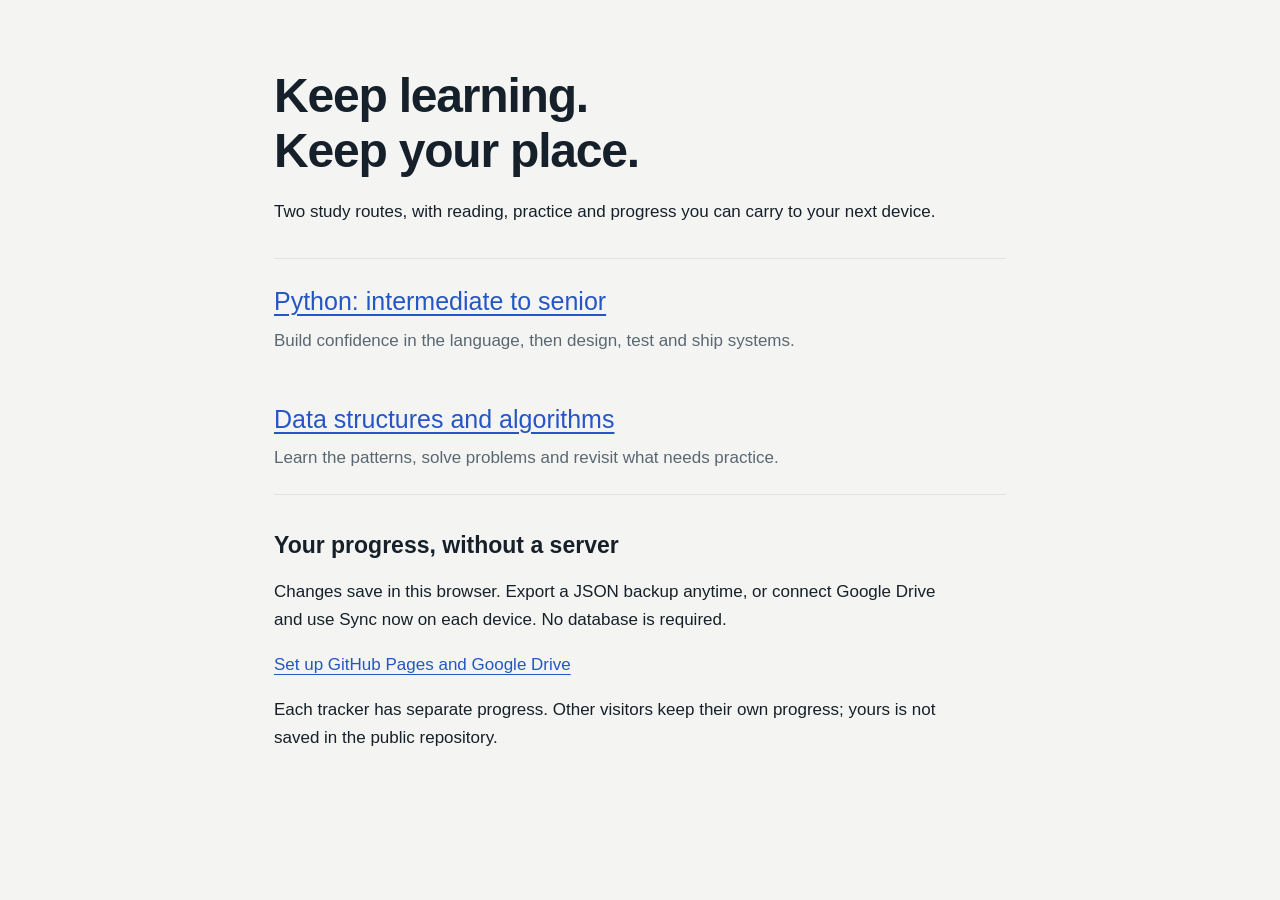
==== index.html @ 02ff9d06 "Add local-first coding study trackers with optional Google Drive sync Co-authored-by: Copilot <22355" ====
<!doctype html>
<html lang="en">
<head>
<meta charset="utf-8">
<meta name="viewport" content="width=device-width, initial-scale=1">
<title>Study trackers</title>
<link rel="stylesheet" href="./site.css">
</head>
<body><main>
<h1>Keep learning.<br>Keep your place.</h1>
<p>Two study routes, with reading, practice and progress you can carry to your next device.</p>
<nav aria-label="Choose a study tracker">
<a href="./Python%20track_%20Intermediate%20to%20Senior.html">Python: intermediate to senior</a>
<p>Build confidence in the language, then design, test and ship systems.</p>
<a href="./DSA%20problem%20tracker_%20Easy%2C%20Medium%2C%20Hard.html">Data structures and algorithms</a>
<p>Learn the patterns, solve problems and revisit what needs practice.</p>
</nav>
<h2>Your progress, without a server</h2>
<p>Changes save in this browser. Export a JSON backup anytime, or connect Google Drive and use Sync now on each device. No database is required.</p>
<p><a href="./setup.html">Set up GitHub Pages and Google Drive</a></p>
<p>Each tracker has separate progress. Other visitors keep their own progress; yours is not saved in the public repository.</p>
</main></body>
</html>
---- site.css ----
:root { color-scheme: light dark; --bg:#f4f5f2; --ink:#16202a; --muted:#5a6772; --line:#dde2e6; --accent:#2556c4; }
* { box-sizing:border-box; }
body { margin:0; background:var(--bg); color:var(--ink); font:17px/1.65 "IBM Plex Sans","Segoe UI",sans-serif; }
main { max-width:780px; padding:48px 24px 80px; margin:auto; }
h1 { font-size:clamp(32px,6vw,48px); line-height:1.15; letter-spacing:-.025em; margin:20px 0; }
h2 { font-size:23px; line-height:1.3; margin:36px 0 12px; }
p, li { max-width:70ch; }
a { color:var(--accent); text-underline-offset:4px; }
a:focus-visible { outline:3px solid var(--accent); outline-offset:5px; }
nav a { display:block; font-size:25px; padding:22px 0 4px; }
nav p { color:var(--muted); margin:0 0 22px; }
nav { border-block:1px solid var(--line); margin:32px 0; }
code { overflow-wrap:anywhere; font-size:.9em; }
li { margin:10px 0; }
.note { border-left:4px solid var(--accent); padding-left:18px; }
@media(prefers-color-scheme:dark) { :root { --bg:#0f151b; --ink:#e7edf3; --muted:#97a6b4; --line:#2a3540; --accent:#7db0ff; } }
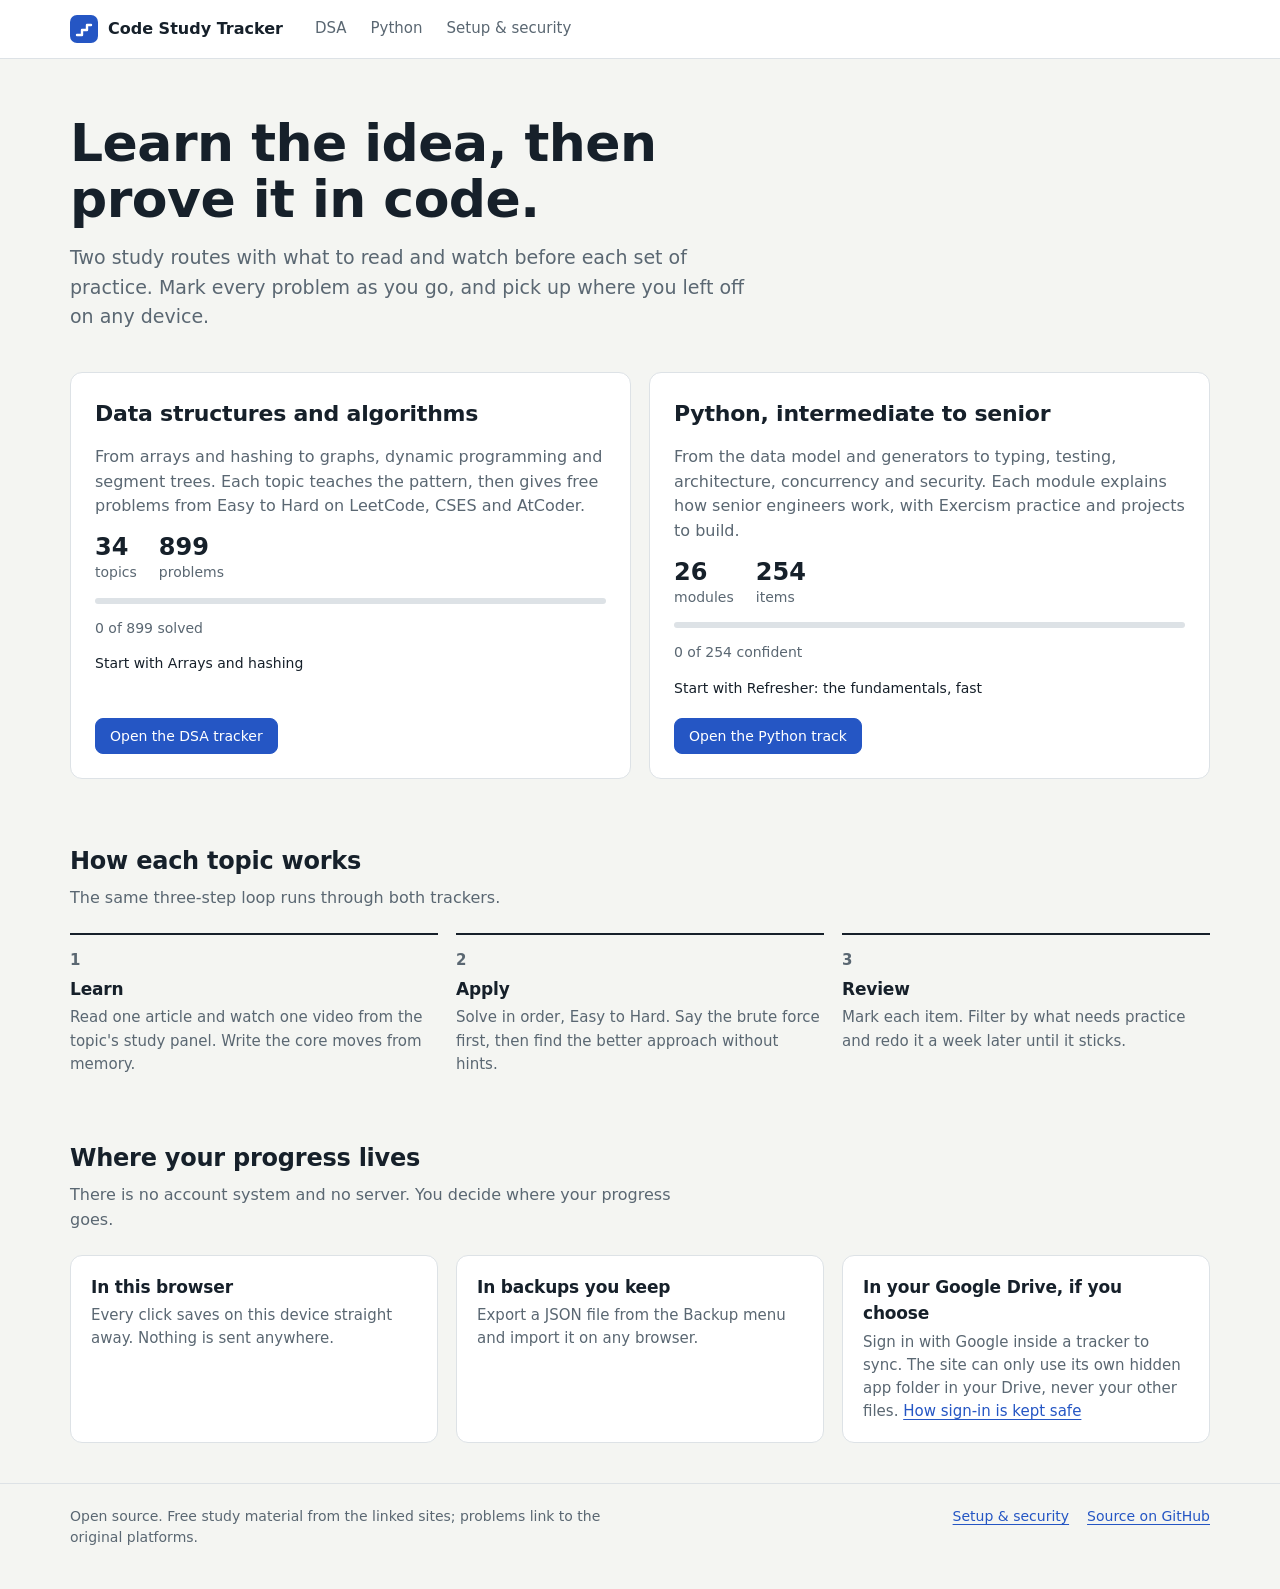
==== commit d4bd7be7: "Redesign pages, make Google sign-in one click, harden security - Shared app bar, home page with live" ====
--- a/index.html
+++ b/index.html
@@ -1,23 +1,81 @@
-<!doctype html>
+<!DOCTYPE html>
 <html lang="en">
 <head>
 <meta charset="utf-8">
 <meta name="viewport" content="width=device-width, initial-scale=1">
-<title>Study trackers</title>
+<meta http-equiv="Content-Security-Policy" content="default-src 'none'; script-src 'self'; style-src 'self' https://fonts.googleapis.com; font-src https://fonts.gstatic.com; img-src 'self' data:; base-uri 'none'; form-action 'none'; object-src 'none'">
+<title>Code Study Tracker</title>
+<meta name="description" content="Study routes for data structures and algorithms and for senior-level Python, with reading, videos, practice problems and progress tracking.">
+<link rel="icon" href="./favicon.svg" type="image/svg+xml">
+<link rel="preconnect" href="https://fonts.gstatic.com" crossorigin>
+<link rel="stylesheet" href="https://fonts.googleapis.com/css2?family=IBM+Plex+Sans:ital,wght@0,400;0,500;0,600;1,400&display=swap">
 <link rel="stylesheet" href="./site.css">
+<script src="./site.js"></script>
+<script src="./tracks.js"></script>
 </head>
-<body><main>
-<h1>Keep learning.<br>Keep your place.</h1>
-<p>Two study routes, with reading, practice and progress you can carry to your next device.</p>
-<nav aria-label="Choose a study tracker">
-<a href="./Python%20track_%20Intermediate%20to%20Senior.html">Python: intermediate to senior</a>
-<p>Build confidence in the language, then design, test and ship systems.</p>
-<a href="./DSA%20problem%20tracker_%20Easy%2C%20Medium%2C%20Hard.html">Data structures and algorithms</a>
-<p>Learn the patterns, solve problems and revisit what needs practice.</p>
+<body>
+<header class="appbar">
+<div class="appbar-in">
+<a class="brand" href="./index.html" aria-label="Code Study Tracker home"><svg width="28" height="28" viewBox="0 0 28 28" aria-hidden="true"><rect width="28" height="28" rx="7" fill="#2556c4"/><path d="M7 20h5v-5h5v-5h4" fill="none" stroke="#fff" stroke-width="2.4" stroke-linecap="round" stroke-linejoin="round"/></svg><span>Code Study Tracker</span></a>
+<nav class="appnav" aria-label="Main">
+<a href="./dsa.html">DSA</a>
+<a href="./python.html">Python</a>
+<a href="./setup.html">Setup &amp; security</a>
 </nav>
-<h2>Your progress, without a server</h2>
-<p>Changes save in this browser. Export a JSON backup anytime, or connect Google Drive and use Sync now on each device. No database is required.</p>
-<p><a href="./setup.html">Set up GitHub Pages and Google Drive</a></p>
-<p>Each tracker has separate progress. Other visitors keep their own progress; yours is not saved in the public repository.</p>
-</main></body>
+</div>
+</header>
+
+<main class="home">
+<section class="hero">
+<h1>Learn the idea, then prove it in code.</h1>
+<p class="lede">Two study routes with what to read and watch before each set of practice. Mark every problem as you go, and pick up where you left off on any device.</p>
+</section>
+
+<section class="routes" aria-label="Study routes">
+<article class="route" data-track="dsa-status">
+<h2>Data structures and algorithms</h2>
+<p class="desc">From arrays and hashing to graphs, dynamic programming and segment trees. Each topic teaches the pattern, then gives free problems from Easy to Hard on LeetCode, CSES and AtCoder.</p>
+<div class="facts"><p><b data-f="topics">34</b>topics</p><p><b data-f="total">899</b>problems</p></div>
+<div class="meter"><i></i></div>
+<p class="done" data-f="done">0 solved</p>
+<p class="next" data-f="next">Start with Arrays and hashing</p>
+<p class="act"><a class="btn pri" href="./dsa.html">Open the DSA tracker</a></p>
+</article>
+<article class="route" data-track="py-status">
+<h2>Python, intermediate to senior</h2>
+<p class="desc">From the data model and generators to typing, testing, architecture, concurrency and security. Each module explains how senior engineers work, with Exercism practice and projects to build.</p>
+<div class="facts"><p><b data-f="topics">26</b>modules</p><p><b data-f="total">254</b>items</p></div>
+<div class="meter"><i></i></div>
+<p class="done" data-f="done">0 confident</p>
+<p class="next" data-f="next">Start with the refresher</p>
+<p class="act"><a class="btn pri" href="./python.html">Open the Python track</a></p>
+</article>
+</section>
+
+<section class="sect" aria-labelledby="how">
+<h2 id="how">How each topic works</h2>
+<p class="sub">The same three-step loop runs through both trackers.</p>
+<ol class="steps">
+<li><h3>Learn</h3><p>Read one article and watch one video from the topic's study panel. Write the core moves from memory.</p></li>
+<li><h3>Apply</h3><p>Solve in order, Easy to Hard. Say the brute force first, then find the better approach without hints.</p></li>
+<li><h3>Review</h3><p>Mark each item. Filter by what needs practice and redo it a week later until it sticks.</p></li>
+</ol>
+</section>
+
+<section class="sect" aria-labelledby="data">
+<h2 id="data">Where your progress lives</h2>
+<p class="sub">There is no account system and no server. You decide where your progress goes.</p>
+<div class="cols">
+<div><h3>In this browser</h3><p>Every click saves on this device straight away. Nothing is sent anywhere.</p></div>
+<div><h3>In backups you keep</h3><p>Export a JSON file from the Backup menu and import it on any browser.</p></div>
+<div><h3>In your Google Drive, if you choose</h3><p>Sign in with Google inside a tracker to sync. The site can only use its own hidden app folder in your Drive, never your other files. <a href="./setup.html#security">How sign-in is kept safe</a></p></div>
+</div>
+</section>
+</main>
+
+<footer class="foot"><div class="foot-in">
+<p>Open source. Free study material from the linked sites; problems link to the original platforms.</p>
+<nav aria-label="Footer"><a href="./setup.html">Setup &amp; security</a><a href="https://github.com/LearningCurie/code-study-tracker" target="_blank" rel="noopener">Source on GitHub</a></nav>
+</div></footer>
+</body>
 </html>
--- a/site.css
+++ b/site.css
@@ -1,16 +1,124 @@
-:root { color-scheme: light dark; --bg:#f4f5f2; --ink:#16202a; --muted:#5a6772; --line:#dde2e6; --accent:#2556c4; }
-* { box-sizing:border-box; }
-body { margin:0; background:var(--bg); color:var(--ink); font:17px/1.65 "IBM Plex Sans","Segoe UI",sans-serif; }
-main { max-width:780px; padding:48px 24px 80px; margin:auto; }
-h1 { font-size:clamp(32px,6vw,48px); line-height:1.15; letter-spacing:-.025em; margin:20px 0; }
-h2 { font-size:23px; line-height:1.3; margin:36px 0 12px; }
-p, li { max-width:70ch; }
-a { color:var(--accent); text-underline-offset:4px; }
-a:focus-visible { outline:3px solid var(--accent); outline-offset:5px; }
-nav a { display:block; font-size:25px; padding:22px 0 4px; }
-nav p { color:var(--muted); margin:0 0 22px; }
-nav { border-block:1px solid var(--line); margin:32px 0; }
-code { overflow-wrap:anywhere; font-size:.9em; }
-li { margin:10px 0; }
-.note { border-left:4px solid var(--accent); padding-left:18px; }
-@media(prefers-color-scheme:dark) { :root { --bg:#0f151b; --ink:#e7edf3; --muted:#97a6b4; --line:#2a3540; --accent:#7db0ff; } }
+:root{--bg:#f4f5f2;--sf:#fff;--sf2:#f9faf8;--ink:#16202a;--mu:#5a6772;--ln:#dde2e6;--ac:#2556c4;--ac2:#e8eefb;--ok:#1b7a4b;--wa:#9a5b00;--no:#b42318;--hl:#fff4c2;color-scheme:light dark;box-sizing:border-box}
+@media(prefers-color-scheme:dark){:root{--bg:#0f151b;--sf:#17202a;--sf2:#131b23;--ink:#e7edf3;--mu:#97a6b4;--ln:#2a3540;--ac:#7db0ff;--ac2:#1b2a40;--ok:#52c88e;--wa:#f2b24b;--no:#ff8a80;--hl:#3a3315}}
+*,*::before,*::after{box-sizing:inherit}
+[hidden]{display:none!important}
+html.framed body{display:none}
+body{margin:0;background:var(--bg);color:var(--ink);font:16px/1.55 "IBM Plex Sans",system-ui,-apple-system,"Segoe UI",Roboto,sans-serif;font-variant-numeric:tabular-nums;-webkit-font-smoothing:antialiased}
+a{color:var(--ac);text-underline-offset:3px}
+:focus-visible{outline:2px solid var(--ac);outline-offset:2px}
+p{margin:0}
+h1,h2,h3{font-weight:600;letter-spacing:-.01em}
+code{font:.9em/1.4 ui-monospace,"SFMono-Regular",Menlo,Consolas,monospace;background:var(--sf2);border:1px solid var(--ln);border-radius:4px;padding:1px 5px;overflow-wrap:anywhere}
+
+/* App bar shared by every page */
+.appbar{position:sticky;top:0;z-index:20;background:var(--sf);border-bottom:1px solid var(--ln)}
+.appbar-in{max-width:1180px;margin:0 auto;height:58px;padding:0 20px;display:flex;align-items:center;gap:22px}
+.brand{display:flex;align-items:center;gap:10px;color:var(--ink);text-decoration:none;font-weight:600;white-space:nowrap}
+.brand svg{flex:none}
+.appnav{display:flex;gap:4px;min-width:0;overflow-x:auto}
+.appnav a{color:var(--mu);text-decoration:none;padding:6px 10px;border-radius:6px;font-size:15px;white-space:nowrap}
+.appnav a:hover{color:var(--ink);background:var(--sf2)}
+.appnav a[aria-current="page"]{color:var(--ink);background:var(--ac2)}
+.account{margin-left:auto;display:flex;align-items:center;gap:8px}
+
+/* Buttons */
+.btn{font:inherit;font-size:14px;line-height:20px;padding:7px 14px;border:1px solid var(--ln);border-radius:8px;background:var(--sf);color:var(--ink);cursor:pointer;text-decoration:none;display:inline-flex;align-items:center;gap:8px;white-space:nowrap}
+.btn:hover{border-color:var(--mu)}
+.btn:disabled{opacity:.55;cursor:default}
+.btn.pri{background:var(--ac);border-color:var(--ac);color:#fff}
+.btn.pri:hover{filter:brightness(1.08)}
+@media(prefers-color-scheme:dark){.btn.pri{color:#0f151b}}
+.btn.quiet{border-color:transparent;background:transparent;color:var(--mu)}
+.btn.quiet:hover{color:var(--ink);background:var(--sf2)}
+
+/* Google sign-in button, following Google's branding guidelines */
+.gbtn{font:500 14px/20px "IBM Plex Sans",system-ui,sans-serif;display:inline-flex;align-items:center;gap:10px;height:40px;padding:0 14px 0 12px;border:1px solid #747775;border-radius:20px;background:#fff;color:#1f1f1f;cursor:pointer;white-space:nowrap}
+.gbtn:hover{background:#f6f8fb}
+.gbtn:disabled{opacity:.6;cursor:progress}
+.gbtn svg{width:18px;height:18px;flex:none}
+@media(prefers-color-scheme:dark){.gbtn{background:#131314;border-color:#8e918f;color:#e3e3e3}.gbtn:hover{background:#1f2023}}
+
+/* Dropdown menus built on <details> */
+.menu{position:relative}
+.menu>summary{list-style:none;cursor:pointer}
+.menu>summary::-webkit-details-marker{display:none}
+.pop{position:absolute;right:0;top:calc(100% + 8px);width:290px;background:var(--sf);border:1px solid var(--ln);border-radius:10px;box-shadow:0 10px 30px rgba(15,21,27,.14);padding:8px;z-index:30}
+.pop-h{font-size:14px;font-weight:600;padding:6px 10px 2px;overflow-wrap:anywhere}
+.pop-note{font-size:13px;color:var(--mu);padding:2px 10px 8px}
+.pop hr{border:0;border-top:1px solid var(--ln);margin:6px 0}
+.mi{display:block;width:100%;text-align:left;font:inherit;font-size:14px;padding:8px 10px;border:0;border-radius:6px;background:transparent;color:var(--ink);cursor:pointer;text-decoration:none}
+.mi:hover{background:var(--sf2)}
+.avatar{width:34px;height:34px;border-radius:50%;background:var(--ac);color:#fff;display:grid;place-items:center;font-weight:600;font-size:15px}
+@media(prefers-color-scheme:dark){.avatar{color:#0f151b}}
+
+/* Footer shared by every page */
+.foot{border-top:1px solid var(--ln);margin-top:40px}
+.foot-in{max-width:1180px;margin:0 auto;padding:22px 20px 40px;display:flex;flex-wrap:wrap;gap:8px 24px;color:var(--mu);font-size:14px}
+.foot-in p{max-width:60ch}
+.foot-in nav{margin-left:auto;display:flex;gap:18px}
+
+/* Home page */
+.home{max-width:1180px;margin:0 auto;padding:56px 20px 0}
+.hero h1{font-size:clamp(34px,5.2vw,52px);line-height:1.08;margin:0 0 16px;max-width:17ch}
+.hero .lede{font-size:19px;color:var(--mu);max-width:58ch}
+.routes{display:grid;grid-template-columns:repeat(2,minmax(0,1fr));gap:18px;margin:40px 0 0}
+.route{background:var(--sf);border:1px solid var(--ln);border-radius:12px;padding:24px;display:flex;flex-direction:column;gap:14px}
+.route h2{font-size:22px;margin:0}
+.route .desc{color:var(--mu)}
+.facts{display:flex;gap:22px;color:var(--mu);font-size:14px}
+.facts b{display:block;color:var(--ink);font-size:24px;font-weight:600;line-height:1.2}
+.meter{height:6px;background:var(--ln);border-radius:3px;overflow:hidden}
+.meter i{display:block;height:100%;width:0;background:var(--ok);transition:width .4s ease}
+@media(prefers-reduced-motion:reduce){.meter i{transition:none}}
+.route .done{font-size:14px;color:var(--mu)}
+.route .next{font-size:14px}
+.route .act{margin-top:auto;padding-top:4px}
+.sect{margin:64px 0 0}
+.sect>h2{font-size:24px;margin:0 0 6px}
+.sect>.sub{color:var(--mu);max-width:62ch;margin-bottom:22px}
+.steps{list-style:none;margin:0;padding:0;display:grid;grid-template-columns:repeat(3,minmax(0,1fr));gap:18px;counter-reset:s}
+.steps li{counter-increment:s;border-top:2px solid var(--ink);padding-top:14px}
+.steps li::before{content:counter(s);display:block;font-weight:600;font-size:15px;color:var(--mu);margin-bottom:4px}
+.steps h3,.cols h3{font-size:17px;margin:0 0 4px}
+.steps p,.cols p{color:var(--mu);font-size:15px}
+.cols{display:grid;grid-template-columns:repeat(3,minmax(0,1fr));gap:18px}
+.cols>div{background:var(--sf);border:1px solid var(--ln);border-radius:12px;padding:18px 20px}
+
+/* Docs page */
+.doc{max-width:1180px;margin:0 auto;padding:44px 20px 0;display:grid;grid-template-columns:220px minmax(0,1fr);gap:56px;align-items:start}
+.toc{position:sticky;top:82px;font-size:14px}
+.toc p{font-weight:600;margin-bottom:6px}
+.toc ol{list-style:none;margin:0;padding:0}
+.toc a{display:block;padding:4px 0;color:var(--mu);text-decoration:none}
+.toc a:hover{color:var(--ink)}
+.prose{max-width:72ch}
+.prose h1{font-size:clamp(30px,4.4vw,42px);line-height:1.12;margin:0 0 12px}
+.prose h2{font-size:22px;margin:44px 0 10px;scroll-margin-top:80px}
+.prose h3{font-size:17px;margin:24px 0 6px}
+.prose p{margin:0 0 12px}
+.prose ol,.prose ul{padding-left:22px;margin:0 0 14px}
+.prose li{margin:6px 0}
+.callout{background:var(--sf);border:1px solid var(--ln);border-left:3px solid var(--ac);border-radius:8px;padding:12px 16px;margin:16px 0}
+.callout.ok{border-left-color:var(--ok)}
+.callout.warn{border-left-color:var(--wa)}
+.lede{font-size:18px;color:var(--mu)}
+table.facts-t{width:100%;border-collapse:collapse;font-size:15px;margin:8px 0 16px}
+table.facts-t th,table.facts-t td{text-align:left;vertical-align:top;padding:8px 10px;border-bottom:1px solid var(--ln)}
+table.facts-t th{font-weight:600;width:34%}
+
+@media(max-width:860px){
+ .appbar-in{height:auto;flex-wrap:wrap;gap:6px 10px;padding:8px 12px}
+ .appnav{order:3;width:100%;scrollbar-width:none}
+ .appnav::-webkit-scrollbar{display:none}
+ .appnav a{padding:5px 10px}
+ .routes,.steps,.cols{grid-template-columns:1fr}
+ .doc{grid-template-columns:1fr;gap:20px}
+ .toc{position:static}
+ .foot-in nav{margin-left:0}
+}
+.gbtn .short{display:none}
+@media(max-width:520px){
+ .gbtn .long{display:none}
+ .gbtn .short{display:inline}
+ .brand span{display:none}
+}
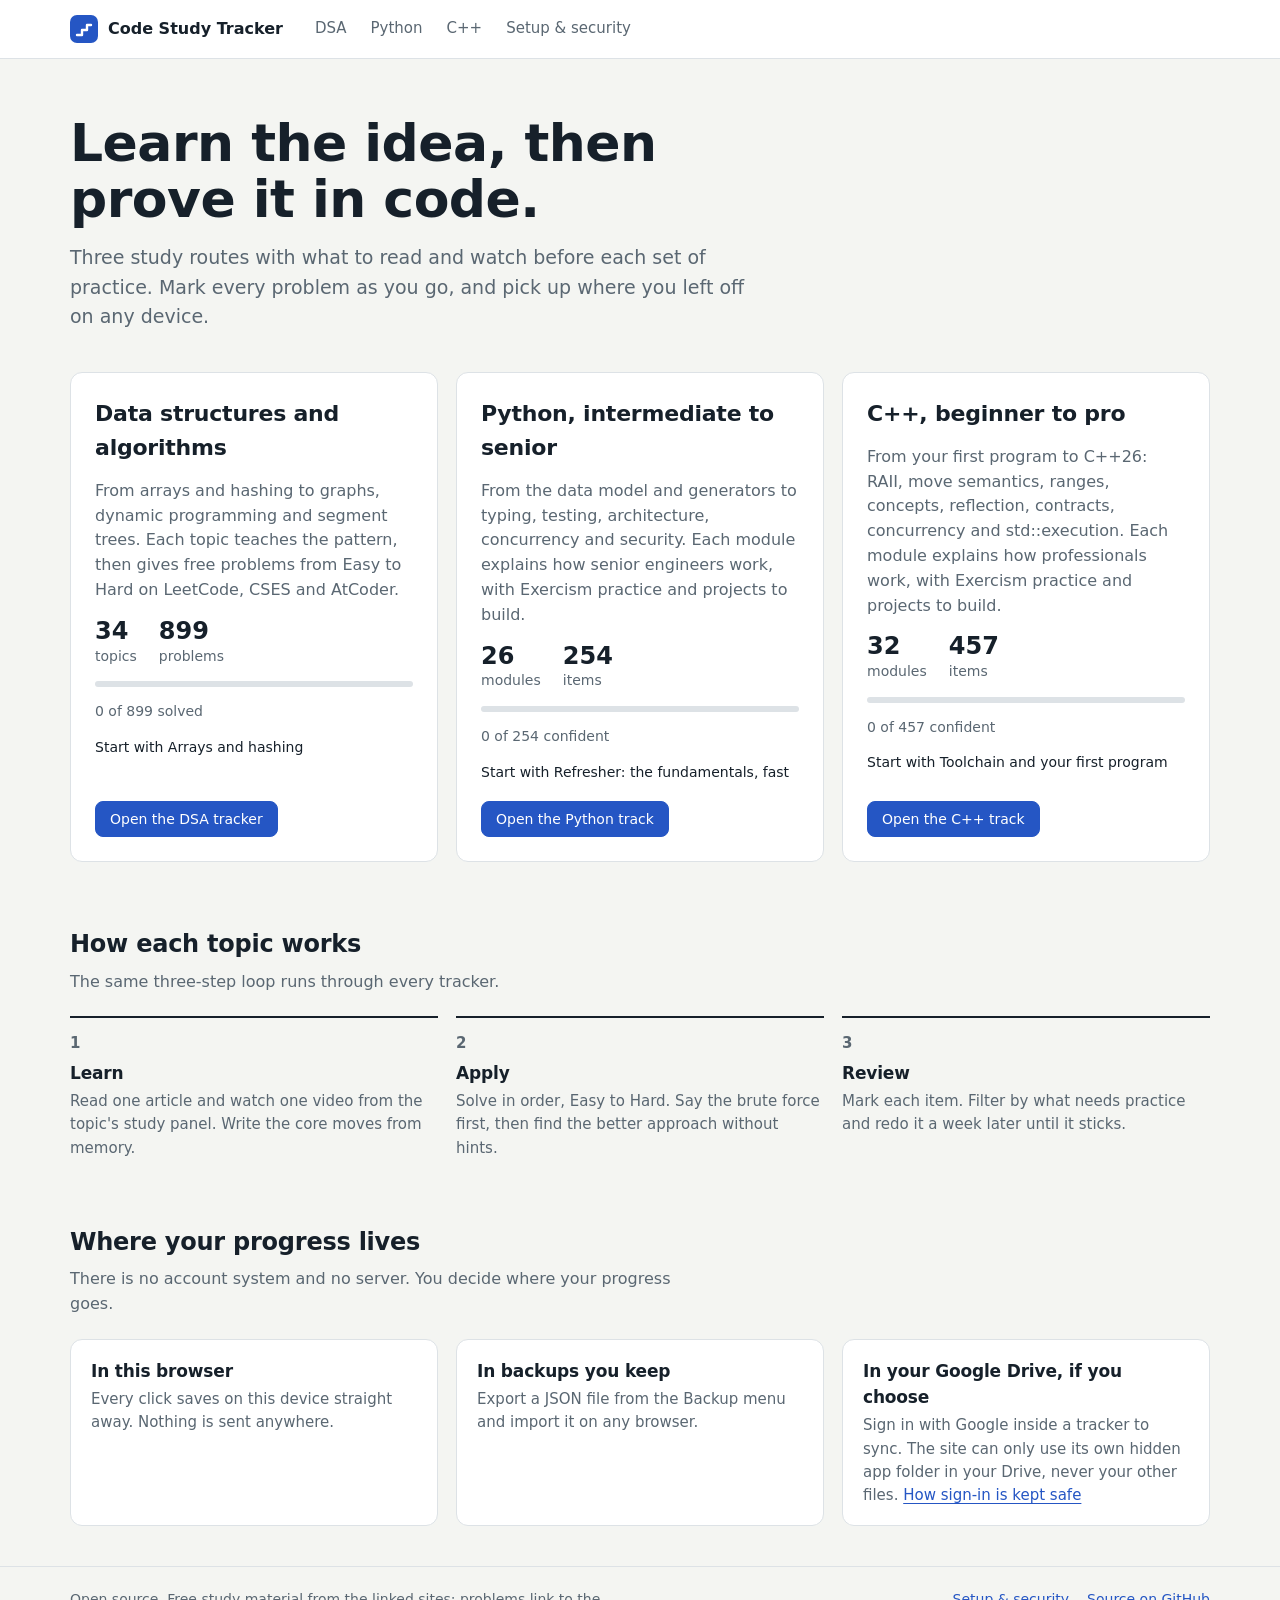
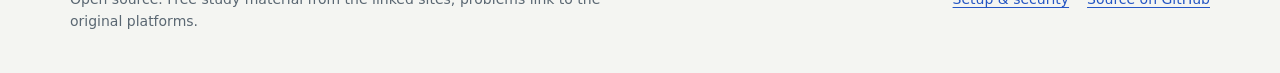
==== commit 4bba26bf: "Add C++ beginner-to-pro track built on C++26 New cpp.html tracker: 32 modules from first program to " ====
--- a/index.html
+++ b/index.html
@@ -5,7 +5,7 @@
 <meta name="viewport" content="width=device-width, initial-scale=1">
 <meta http-equiv="Content-Security-Policy" content="default-src 'none'; script-src 'self'; style-src 'self' https://fonts.googleapis.com; font-src https://fonts.gstatic.com; img-src 'self' data:; base-uri 'none'; form-action 'none'; object-src 'none'">
 <title>Code Study Tracker</title>
-<meta name="description" content="Study routes for data structures and algorithms and for senior-level Python, with reading, videos, practice problems and progress tracking.">
+<meta name="description" content="Study routes for data structures and algorithms, senior-level Python and modern C++ from beginner to pro, with reading, videos, practice problems and progress tracking.">
 <link rel="icon" href="./favicon.svg" type="image/svg+xml">
 <link rel="preconnect" href="https://fonts.gstatic.com" crossorigin>
 <link rel="stylesheet" href="https://fonts.googleapis.com/css2?family=IBM+Plex+Sans:ital,wght@0,400;0,500;0,600;1,400&display=swap">
@@ -20,6 +20,7 @@
 <nav class="appnav" aria-label="Main">
 <a href="./dsa.html">DSA</a>
 <a href="./python.html">Python</a>
+<a href="./cpp.html">C++</a>
 <a href="./setup.html">Setup &amp; security</a>
 </nav>
 </div>
@@ -28,7 +29,7 @@
 <main class="home">
 <section class="hero">
 <h1>Learn the idea, then prove it in code.</h1>
-<p class="lede">Two study routes with what to read and watch before each set of practice. Mark every problem as you go, and pick up where you left off on any device.</p>
+<p class="lede">Three study routes with what to read and watch before each set of practice. Mark every problem as you go, and pick up where you left off on any device.</p>
 </section>
 
 <section class="routes" aria-label="Study routes">
@@ -50,11 +51,20 @@
 <p class="next" data-f="next">Start with the refresher</p>
 <p class="act"><a class="btn pri" href="./python.html">Open the Python track</a></p>
 </article>
+<article class="route" data-track="cpp-status">
+<h2>C++, beginner to pro</h2>
+<p class="desc">From your first program to C++26: RAII, move semantics, ranges, concepts, reflection, contracts, concurrency and std::execution. Each module explains how professionals work, with Exercism practice and projects to build.</p>
+<div class="facts"><p><b data-f="topics">32</b>modules</p><p><b data-f="total">457</b>items</p></div>
+<div class="meter"><i></i></div>
+<p class="done" data-f="done">0 confident</p>
+<p class="next" data-f="next">Start with the toolchain</p>
+<p class="act"><a class="btn pri" href="./cpp.html">Open the C++ track</a></p>
+</article>
 </section>
 
 <section class="sect" aria-labelledby="how">
 <h2 id="how">How each topic works</h2>
-<p class="sub">The same three-step loop runs through both trackers.</p>
+<p class="sub">The same three-step loop runs through every tracker.</p>
 <ol class="steps">
 <li><h3>Learn</h3><p>Read one article and watch one video from the topic's study panel. Write the core moves from memory.</p></li>
 <li><h3>Apply</h3><p>Solve in order, Easy to Hard. Say the brute force first, then find the better approach without hints.</p></li>
--- a/site.css
+++ b/site.css
@@ -61,7 +61,7 @@
 .home{max-width:1180px;margin:0 auto;padding:56px 20px 0}
 .hero h1{font-size:clamp(34px,5.2vw,52px);line-height:1.08;margin:0 0 16px;max-width:17ch}
 .hero .lede{font-size:19px;color:var(--mu);max-width:58ch}
-.routes{display:grid;grid-template-columns:repeat(2,minmax(0,1fr));gap:18px;margin:40px 0 0}
+.routes{display:grid;grid-template-columns:repeat(3,minmax(0,1fr));gap:18px;margin:40px 0 0}
 .route{background:var(--sf);border:1px solid var(--ln);border-radius:12px;padding:24px;display:flex;flex-direction:column;gap:14px}
 .route h2{font-size:22px;margin:0}
 .route .desc{color:var(--mu)}
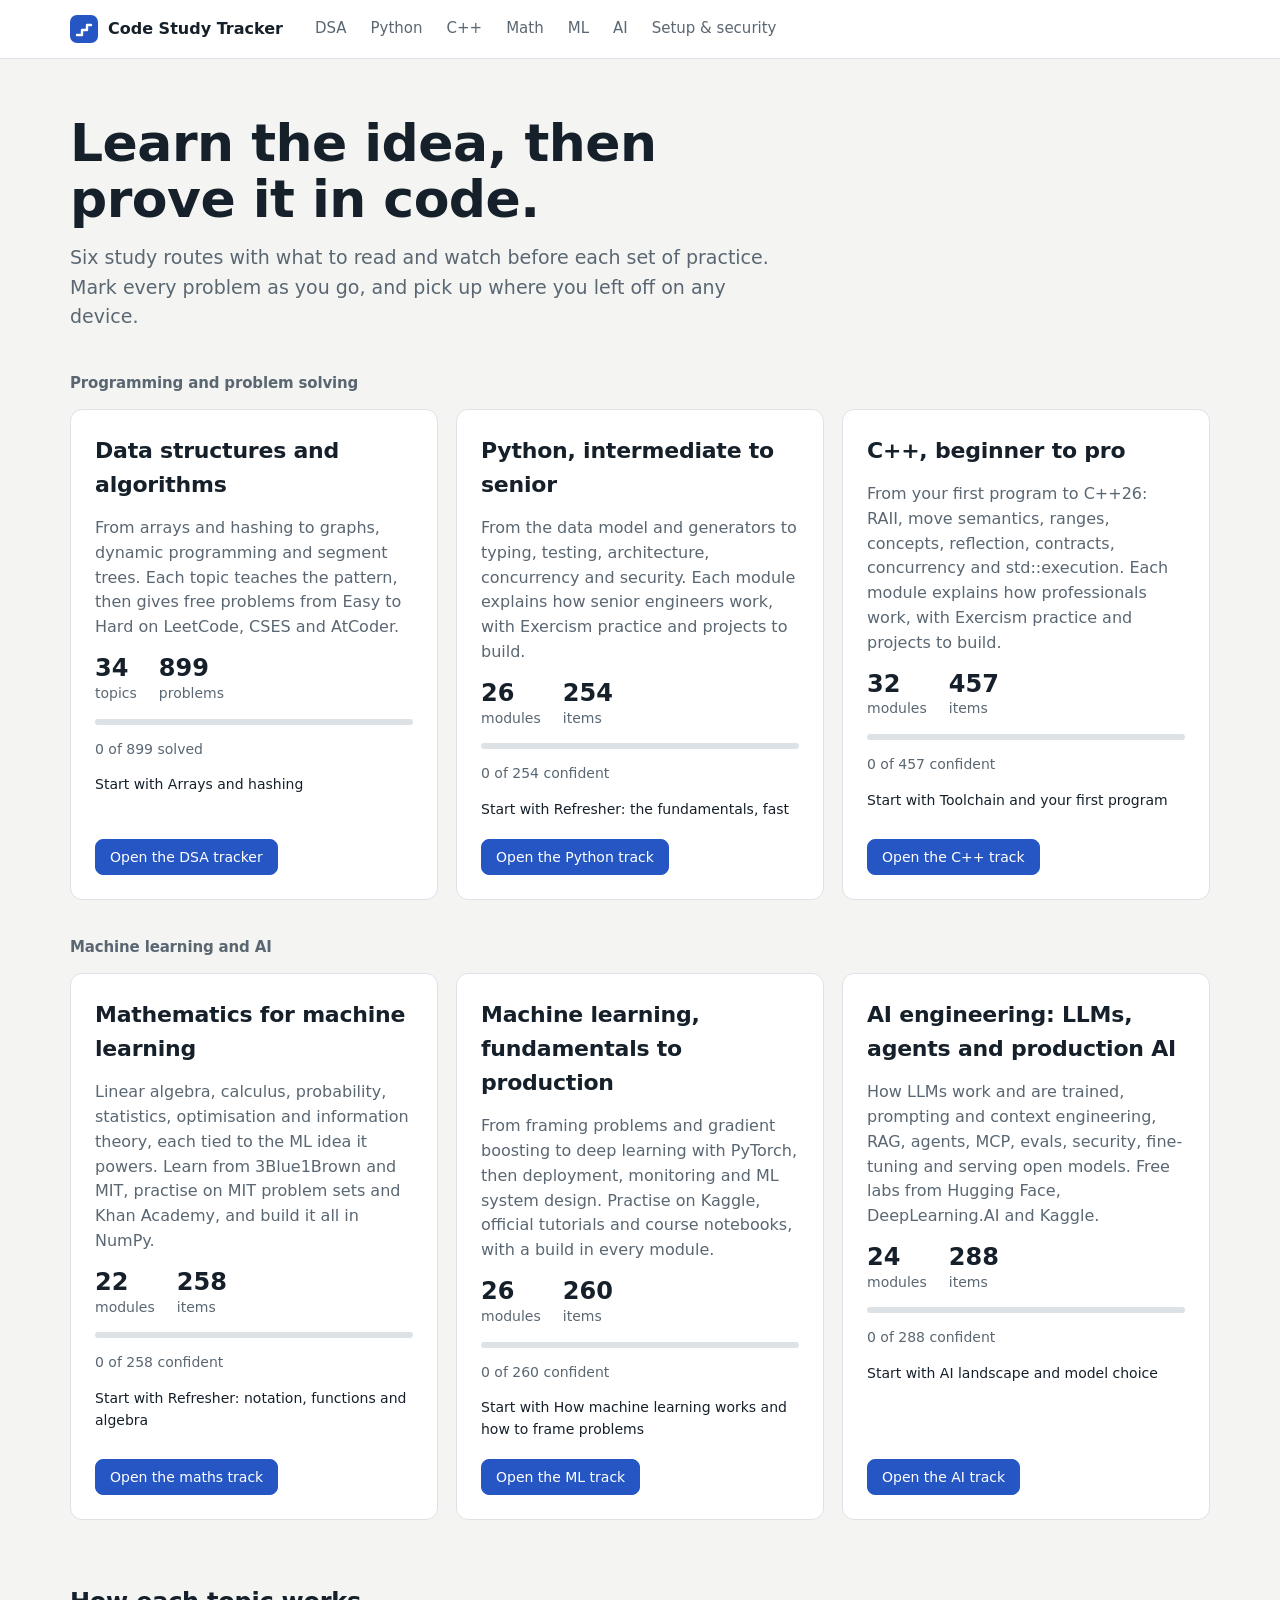
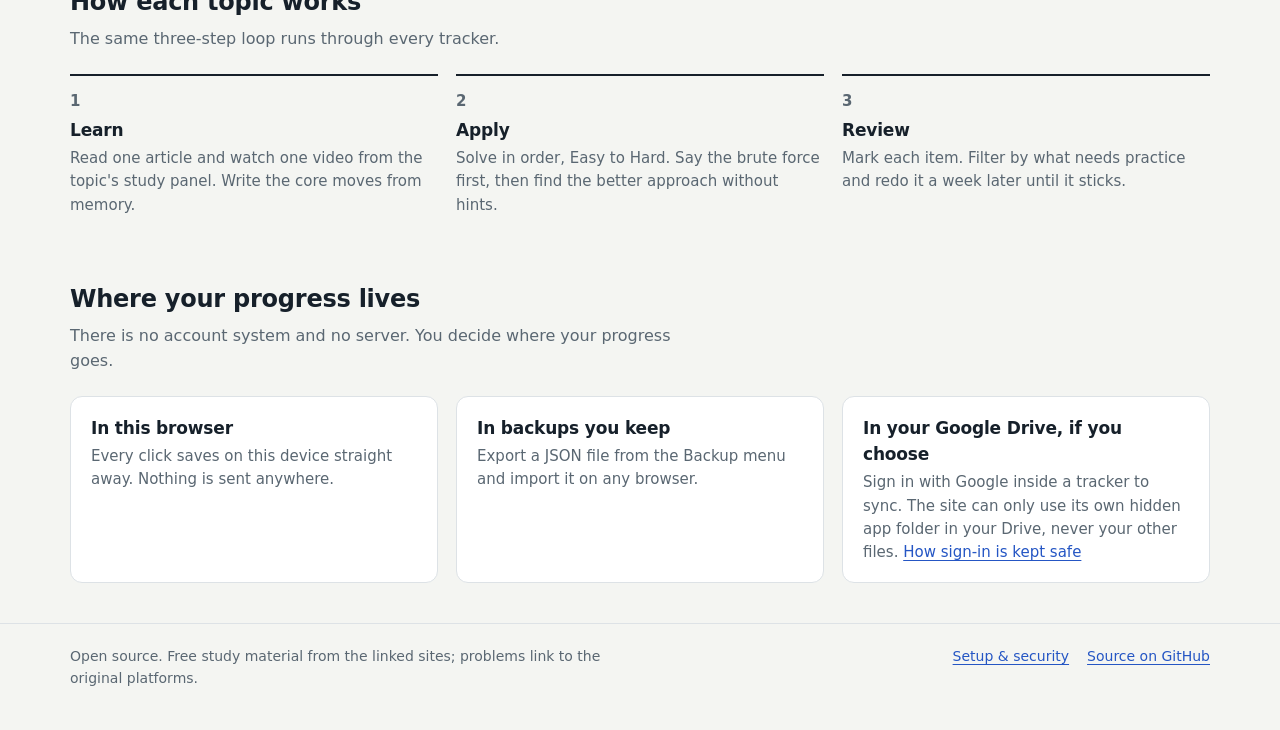
==== commit de36834d: "Add maths for ML, machine learning and AI engineering tracks Three new trackers in the same format a" ====
--- a/index.html
+++ b/index.html
@@ -5,7 +5,7 @@
 <meta name="viewport" content="width=device-width, initial-scale=1">
 <meta http-equiv="Content-Security-Policy" content="default-src 'none'; script-src 'self'; style-src 'self' https://fonts.googleapis.com; font-src https://fonts.gstatic.com; img-src 'self' data:; base-uri 'none'; form-action 'none'; object-src 'none'">
 <title>Code Study Tracker</title>
-<meta name="description" content="Study routes for data structures and algorithms, senior-level Python and modern C++ from beginner to pro, with reading, videos, practice problems and progress tracking.">
+<meta name="description" content="Study routes for data structures and algorithms, Python, modern C++, mathematics for machine learning, machine learning and AI engineering, with reading, videos, practice and progress tracking.">
 <link rel="icon" href="./favicon.svg" type="image/svg+xml">
 <link rel="preconnect" href="https://fonts.gstatic.com" crossorigin>
 <link rel="stylesheet" href="https://fonts.googleapis.com/css2?family=IBM+Plex+Sans:ital,wght@0,400;0,500;0,600;1,400&display=swap">
@@ -21,6 +21,9 @@
 <a href="./dsa.html">DSA</a>
 <a href="./python.html">Python</a>
 <a href="./cpp.html">C++</a>
+<a href="./math.html">Math</a>
+<a href="./ml.html">ML</a>
+<a href="./ai.html">AI</a>
 <a href="./setup.html">Setup &amp; security</a>
 </nav>
 </div>
@@ -29,12 +32,13 @@
 <main class="home">
 <section class="hero">
 <h1>Learn the idea, then prove it in code.</h1>
-<p class="lede">Three study routes with what to read and watch before each set of practice. Mark every problem as you go, and pick up where you left off on any device.</p>
+<p class="lede">Six study routes with what to read and watch before each set of practice. Mark every problem as you go, and pick up where you left off on any device.</p>
 </section>
 
-<section class="routes" aria-label="Study routes">
+<section class="routes" aria-labelledby="g-code">
+<h2 class="rg" id="g-code">Programming and problem solving</h2>
 <article class="route" data-track="dsa-status">
-<h2>Data structures and algorithms</h2>
+<h3>Data structures and algorithms</h3>
 <p class="desc">From arrays and hashing to graphs, dynamic programming and segment trees. Each topic teaches the pattern, then gives free problems from Easy to Hard on LeetCode, CSES and AtCoder.</p>
 <div class="facts"><p><b data-f="topics">34</b>topics</p><p><b data-f="total">899</b>problems</p></div>
 <div class="meter"><i></i></div>
@@ -43,7 +47,7 @@
 <p class="act"><a class="btn pri" href="./dsa.html">Open the DSA tracker</a></p>
 </article>
 <article class="route" data-track="py-status">
-<h2>Python, intermediate to senior</h2>
+<h3>Python, intermediate to senior</h3>
 <p class="desc">From the data model and generators to typing, testing, architecture, concurrency and security. Each module explains how senior engineers work, with Exercism practice and projects to build.</p>
 <div class="facts"><p><b data-f="topics">26</b>modules</p><p><b data-f="total">254</b>items</p></div>
 <div class="meter"><i></i></div>
@@ -52,13 +56,44 @@
 <p class="act"><a class="btn pri" href="./python.html">Open the Python track</a></p>
 </article>
 <article class="route" data-track="cpp-status">
-<h2>C++, beginner to pro</h2>
+<h3>C++, beginner to pro</h3>
 <p class="desc">From your first program to C++26: RAII, move semantics, ranges, concepts, reflection, contracts, concurrency and std::execution. Each module explains how professionals work, with Exercism practice and projects to build.</p>
 <div class="facts"><p><b data-f="topics">32</b>modules</p><p><b data-f="total">457</b>items</p></div>
 <div class="meter"><i></i></div>
 <p class="done" data-f="done">0 confident</p>
 <p class="next" data-f="next">Start with the toolchain</p>
 <p class="act"><a class="btn pri" href="./cpp.html">Open the C++ track</a></p>
+</article>
+</section>
+
+<section class="routes" aria-labelledby="g-ai">
+<h2 class="rg" id="g-ai">Machine learning and AI</h2>
+<article class="route" data-track="math-status">
+<h3>Mathematics for machine learning</h3>
+<p class="desc">Linear algebra, calculus, probability, statistics, optimisation and information theory, each tied to the ML idea it powers. Learn from 3Blue1Brown and MIT, practise on MIT problem sets and Khan Academy, and build it all in NumPy.</p>
+<div class="facts"><p><b data-f="topics">22</b>modules</p><p><b data-f="total">258</b>items</p></div>
+<div class="meter"><i></i></div>
+<p class="done" data-f="done">0 confident</p>
+<p class="next" data-f="next">Start with the refresher</p>
+<p class="act"><a class="btn pri" href="./math.html">Open the maths track</a></p>
+</article>
+<article class="route" data-track="ml-status">
+<h3>Machine learning, fundamentals to production</h3>
+<p class="desc">From framing problems and gradient boosting to deep learning with PyTorch, then deployment, monitoring and ML system design. Practise on Kaggle, official tutorials and course notebooks, with a build in every module.</p>
+<div class="facts"><p><b data-f="topics">26</b>modules</p><p><b data-f="total">260</b>items</p></div>
+<div class="meter"><i></i></div>
+<p class="done" data-f="done">0 confident</p>
+<p class="next" data-f="next">Start with problem framing</p>
+<p class="act"><a class="btn pri" href="./ml.html">Open the ML track</a></p>
+</article>
+<article class="route" data-track="ai-status">
+<h3>AI engineering: LLMs, agents and production AI</h3>
+<p class="desc">How LLMs work and are trained, prompting and context engineering, RAG, agents, MCP, evals, security, fine-tuning and serving open models. Free labs from Hugging Face, DeepLearning.AI and Kaggle.</p>
+<div class="facts"><p><b data-f="topics">24</b>modules</p><p><b data-f="total">288</b>items</p></div>
+<div class="meter"><i></i></div>
+<p class="done" data-f="done">0 confident</p>
+<p class="next" data-f="next">Start with the AI landscape</p>
+<p class="act"><a class="btn pri" href="./ai.html">Open the AI track</a></p>
 </article>
 </section>
 
--- a/site.css
+++ b/site.css
@@ -63,7 +63,9 @@
 .hero .lede{font-size:19px;color:var(--mu);max-width:58ch}
 .routes{display:grid;grid-template-columns:repeat(3,minmax(0,1fr));gap:18px;margin:40px 0 0}
 .route{background:var(--sf);border:1px solid var(--ln);border-radius:12px;padding:24px;display:flex;flex-direction:column;gap:14px}
-.route h2{font-size:22px;margin:0}
+.routes+.routes{margin-top:36px}
+.routes .rg{grid-column:1/-1;font-size:15px;font-weight:600;color:var(--mu);margin:0 0 -4px}
+.route h3{font-size:22px;margin:0}
 .route .desc{color:var(--mu)}
 .facts{display:flex;gap:22px;color:var(--mu);font-size:14px}
 .facts b{display:block;color:var(--ink);font-size:24px;font-weight:600;line-height:1.2}
@@ -106,6 +108,11 @@
 table.facts-t th,table.facts-t td{text-align:left;vertical-align:top;padding:8px 10px;border-bottom:1px solid var(--ln)}
 table.facts-t th{font-weight:600;width:34%}
 
+@media(min-width:861px) and (max-width:1080px){
+ .appbar-in{gap:14px}
+ .appnav a{padding:6px 8px}
+ .appbar-in:has(.account) .brand span{display:none}
+}
 @media(max-width:860px){
  .appbar-in{height:auto;flex-wrap:wrap;gap:6px 10px;padding:8px 12px}
  .appnav{order:3;width:100%;scrollbar-width:none}
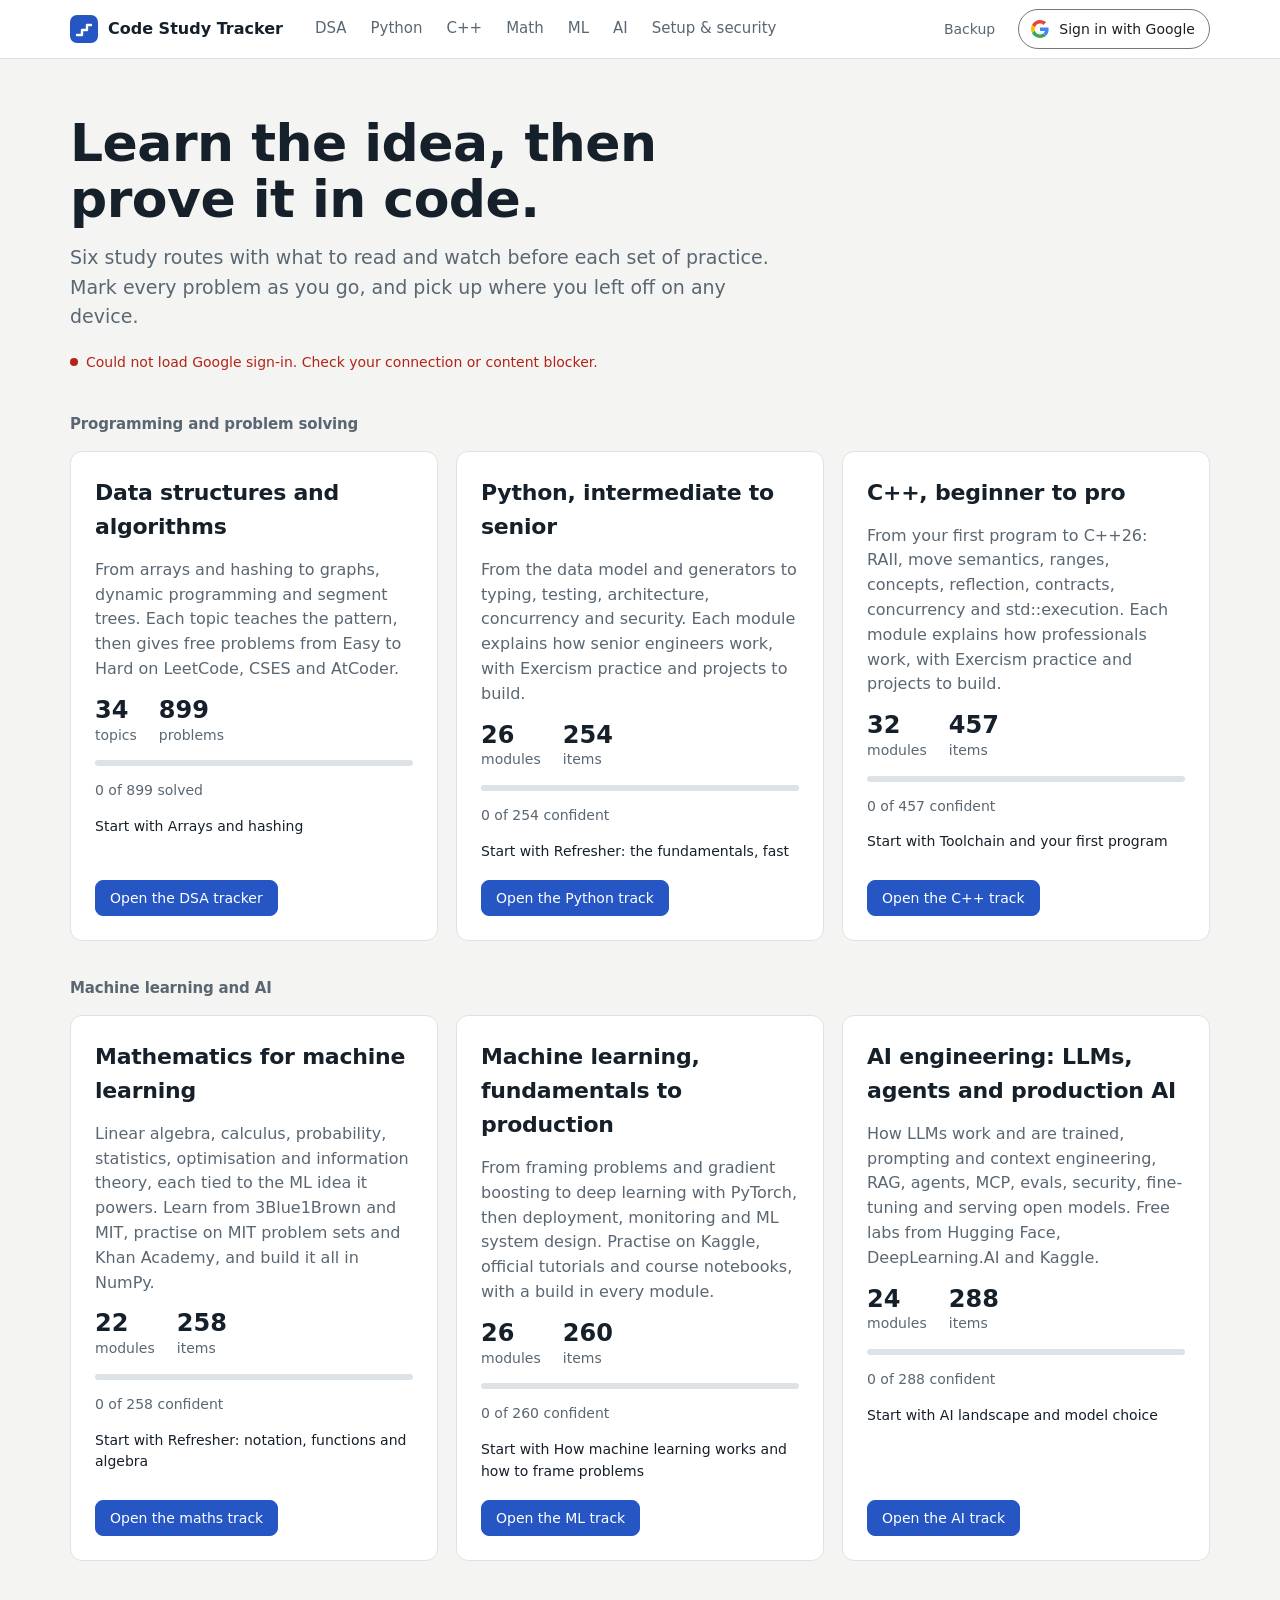
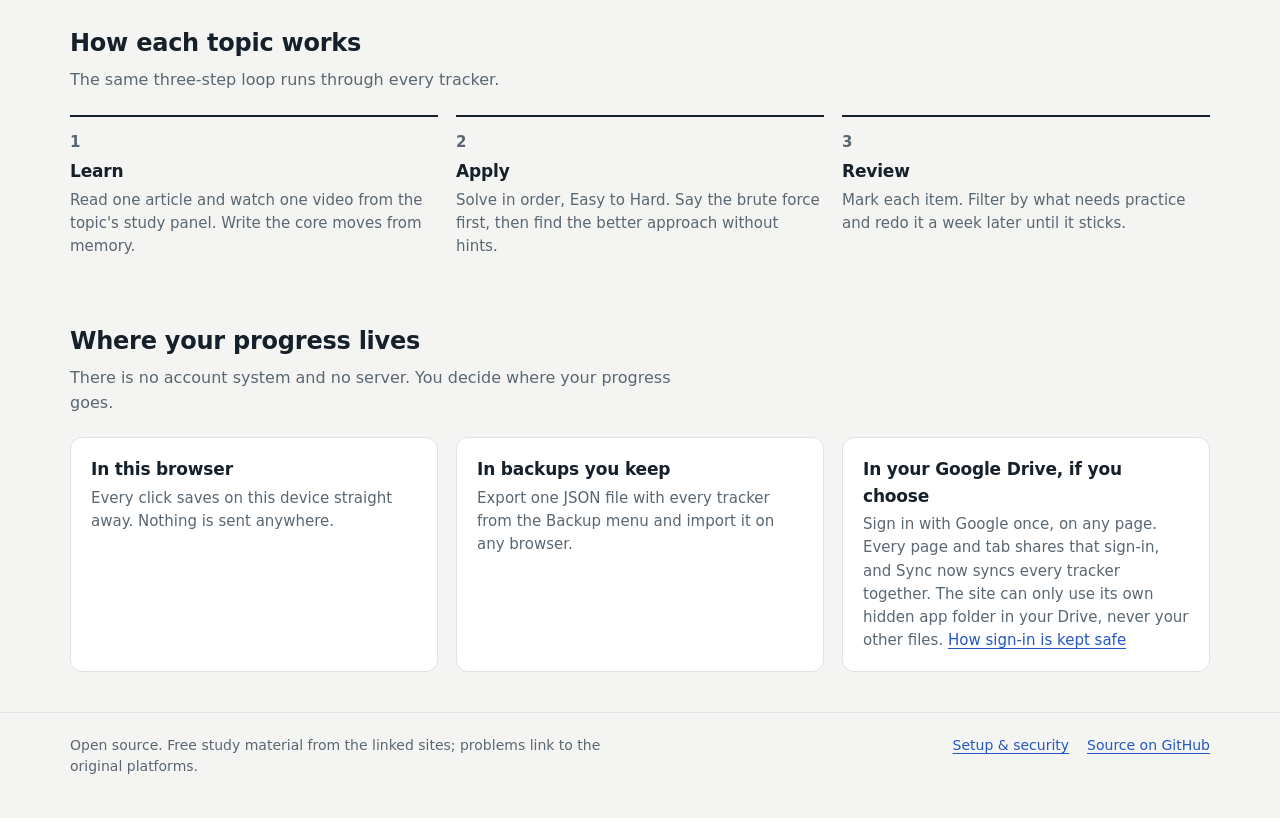
==== commit 79a332fe: "Share one Google sign-in across the site and sync every tracker at once Sign-in, sync and backup wer" ====
--- a/index.html
+++ b/index.html
@@ -3,7 +3,7 @@
 <head>
 <meta charset="utf-8">
 <meta name="viewport" content="width=device-width, initial-scale=1">
-<meta http-equiv="Content-Security-Policy" content="default-src 'none'; script-src 'self'; style-src 'self' https://fonts.googleapis.com; font-src https://fonts.gstatic.com; img-src 'self' data:; base-uri 'none'; form-action 'none'; object-src 'none'">
+<meta http-equiv="Content-Security-Policy" content="default-src 'none'; script-src 'self' https://accounts.google.com/gsi/client; connect-src https://www.googleapis.com https://accounts.google.com/gsi/; frame-src https://accounts.google.com/gsi/; style-src 'self' https://fonts.googleapis.com https://accounts.google.com/gsi/style; font-src https://fonts.gstatic.com; img-src 'self' data:; base-uri 'none'; form-action 'none'; object-src 'none'">
 <title>Code Study Tracker</title>
 <meta name="description" content="Study routes for data structures and algorithms, Python, modern C++, mathematics for machine learning, machine learning and AI engineering, with reading, videos, practice and progress tracking.">
 <link rel="icon" href="./favicon.svg" type="image/svg+xml">
@@ -33,6 +33,7 @@
 <section class="hero">
 <h1>Learn the idea, then prove it in code.</h1>
 <p class="lede">Six study routes with what to read and watch before each set of practice. Mark every problem as you go, and pick up where you left off on any device.</p>
+<p class="cloud" id="cloud-status" role="status" aria-live="polite"></p>
 </section>
 
 <section class="routes" aria-labelledby="g-code">
@@ -112,8 +113,8 @@
 <p class="sub">There is no account system and no server. You decide where your progress goes.</p>
 <div class="cols">
 <div><h3>In this browser</h3><p>Every click saves on this device straight away. Nothing is sent anywhere.</p></div>
-<div><h3>In backups you keep</h3><p>Export a JSON file from the Backup menu and import it on any browser.</p></div>
-<div><h3>In your Google Drive, if you choose</h3><p>Sign in with Google inside a tracker to sync. The site can only use its own hidden app folder in your Drive, never your other files. <a href="./setup.html#security">How sign-in is kept safe</a></p></div>
+<div><h3>In backups you keep</h3><p>Export one JSON file with every tracker from the Backup menu and import it on any browser.</p></div>
+<div><h3>In your Google Drive, if you choose</h3><p>Sign in with Google once, on any page. Every page and tab shares that sign-in, and Sync now syncs every tracker together. The site can only use its own hidden app folder in your Drive, never your other files. <a href="./setup.html#security">How sign-in is kept safe</a></p></div>
 </div>
 </section>
 </main>
@@ -122,5 +123,7 @@
 <p>Open source. Free study material from the linked sites; problems link to the original platforms.</p>
 <nav aria-label="Footer"><a href="./setup.html">Setup &amp; security</a><a href="https://github.com/LearningCurie/code-study-tracker" target="_blank" rel="noopener">Source on GitHub</a></nav>
 </div></footer>
+<script src="./config.js"></script>
+<script src="./progress.js"></script>
 </body>
 </html>
--- a/site.css
+++ b/site.css
@@ -50,6 +50,17 @@
 .mi:hover{background:var(--sf2)}
 .avatar{width:34px;height:34px;border-radius:50%;background:var(--ac);color:#fff;display:grid;place-items:center;font-weight:600;font-size:15px}
 @media(prefers-color-scheme:dark){.avatar{color:#0f151b}}
+
+/* Sync status line, shown on every page */
+.cloud{display:flex;align-items:center;gap:8px;font-size:14px;color:var(--mu);margin:0 0 14px}
+.cloud::before{content:"";width:8px;height:8px;border-radius:50%;background:var(--mu);flex:none}
+.cloud[data-tone="ok"]::before{background:var(--ok)}
+.cloud[data-tone="busy"]::before{background:var(--ac)}
+.cloud[data-tone="error"]::before{background:var(--no)}
+.cloud[data-tone="error"]{color:var(--no)}
+.cloud-bar{max-width:1180px;margin:0 auto;padding:14px 20px 0}
+.cloud-bar .cloud{margin:0}
+.hero .cloud{margin:20px 0 0}
 
 /* Footer shared by every page */
 .foot{border-top:1px solid var(--ln);margin-top:40px}
@@ -123,6 +134,7 @@
  .toc{position:static}
  .foot-in nav{margin-left:0}
 }
+@media(max-width:900px){#drive-sync{display:none}}
 .gbtn .short{display:none}
 @media(max-width:520px){
  .gbtn .long{display:none}
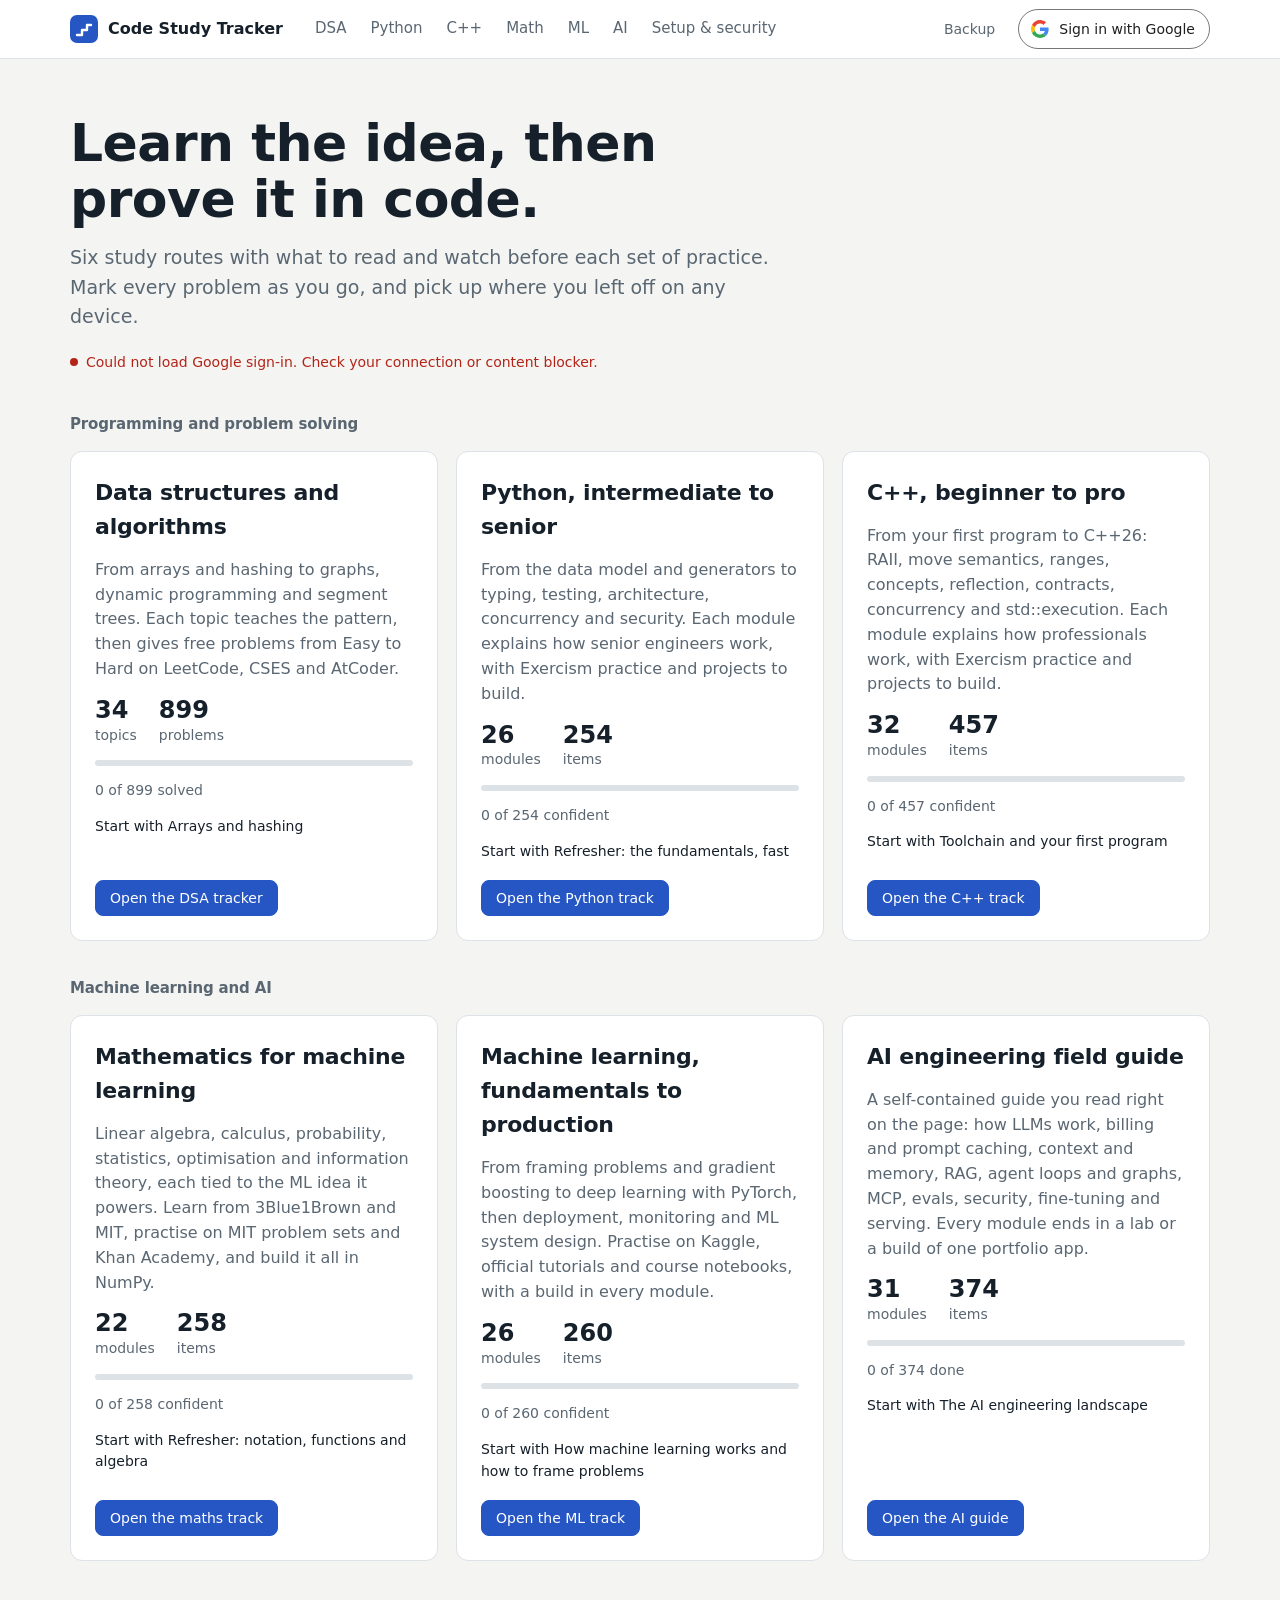
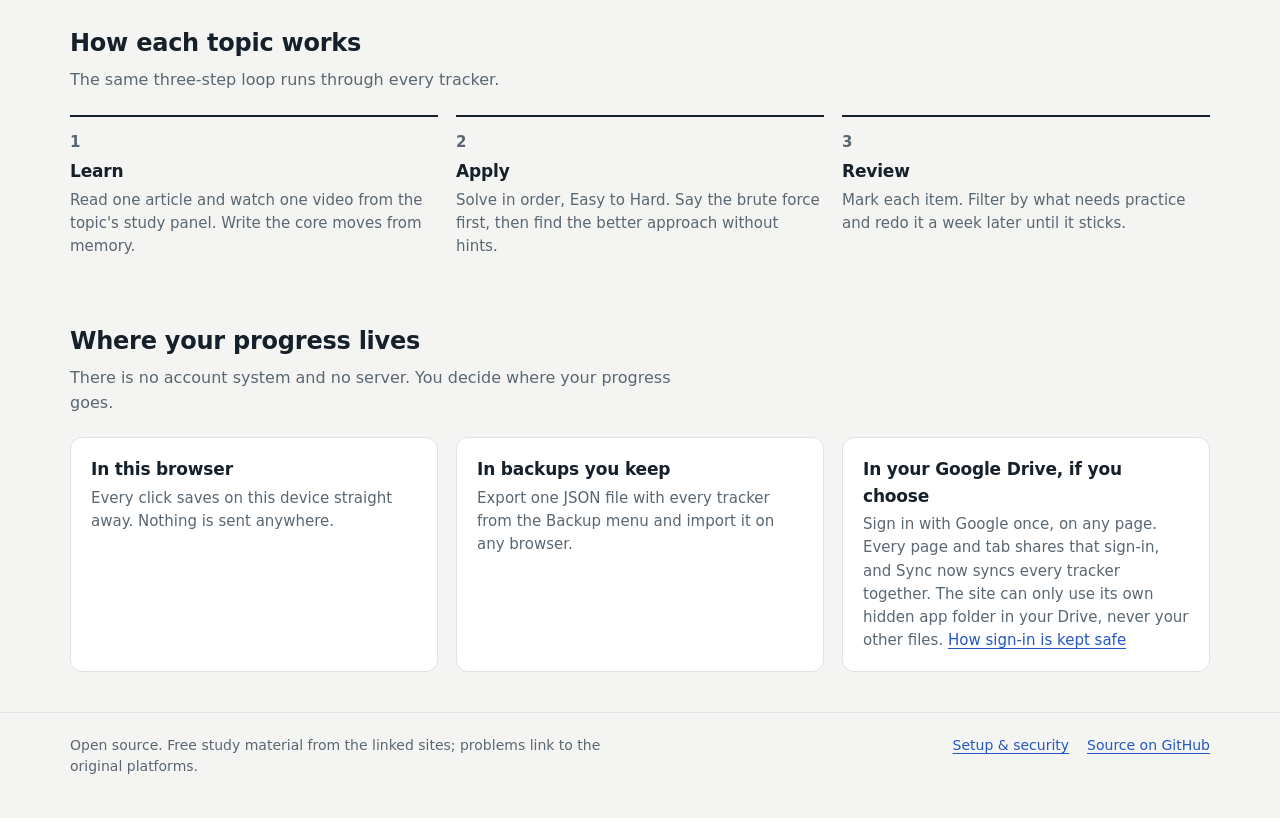
==== commit 9a568c90: "Add interactive AI engineering field guide Introduce a 31-module, 374-item AI engineering curriculum" ====
--- a/index.html
+++ b/index.html
@@ -88,13 +88,13 @@
 <p class="act"><a class="btn pri" href="./ml.html">Open the ML track</a></p>
 </article>
 <article class="route" data-track="ai-status">
-<h3>AI engineering: LLMs, agents and production AI</h3>
-<p class="desc">How LLMs work and are trained, prompting and context engineering, RAG, agents, MCP, evals, security, fine-tuning and serving open models. Free labs from Hugging Face, DeepLearning.AI and Kaggle.</p>
-<div class="facts"><p><b data-f="topics">24</b>modules</p><p><b data-f="total">288</b>items</p></div>
+<h3>AI engineering field guide</h3>
+<p class="desc">A self-contained guide you read right on the page: how LLMs work, billing and prompt caching, context and memory, RAG, agent loops and graphs, MCP, evals, security, fine-tuning and serving. Every module ends in a lab or a build of one portfolio app.</p>
+<div class="facts"><p><b data-f="topics">31</b>modules</p><p><b data-f="total">374</b>items</p></div>
 <div class="meter"><i></i></div>
-<p class="done" data-f="done">0 confident</p>
-<p class="next" data-f="next">Start with the AI landscape</p>
-<p class="act"><a class="btn pri" href="./ai.html">Open the AI track</a></p>
+<p class="done" data-f="done">0 done</p>
+<p class="next" data-f="next">Start with the AI engineering landscape</p>
+<p class="act"><a class="btn pri" href="./ai.html">Open the AI guide</a></p>
 </article>
 </section>
 
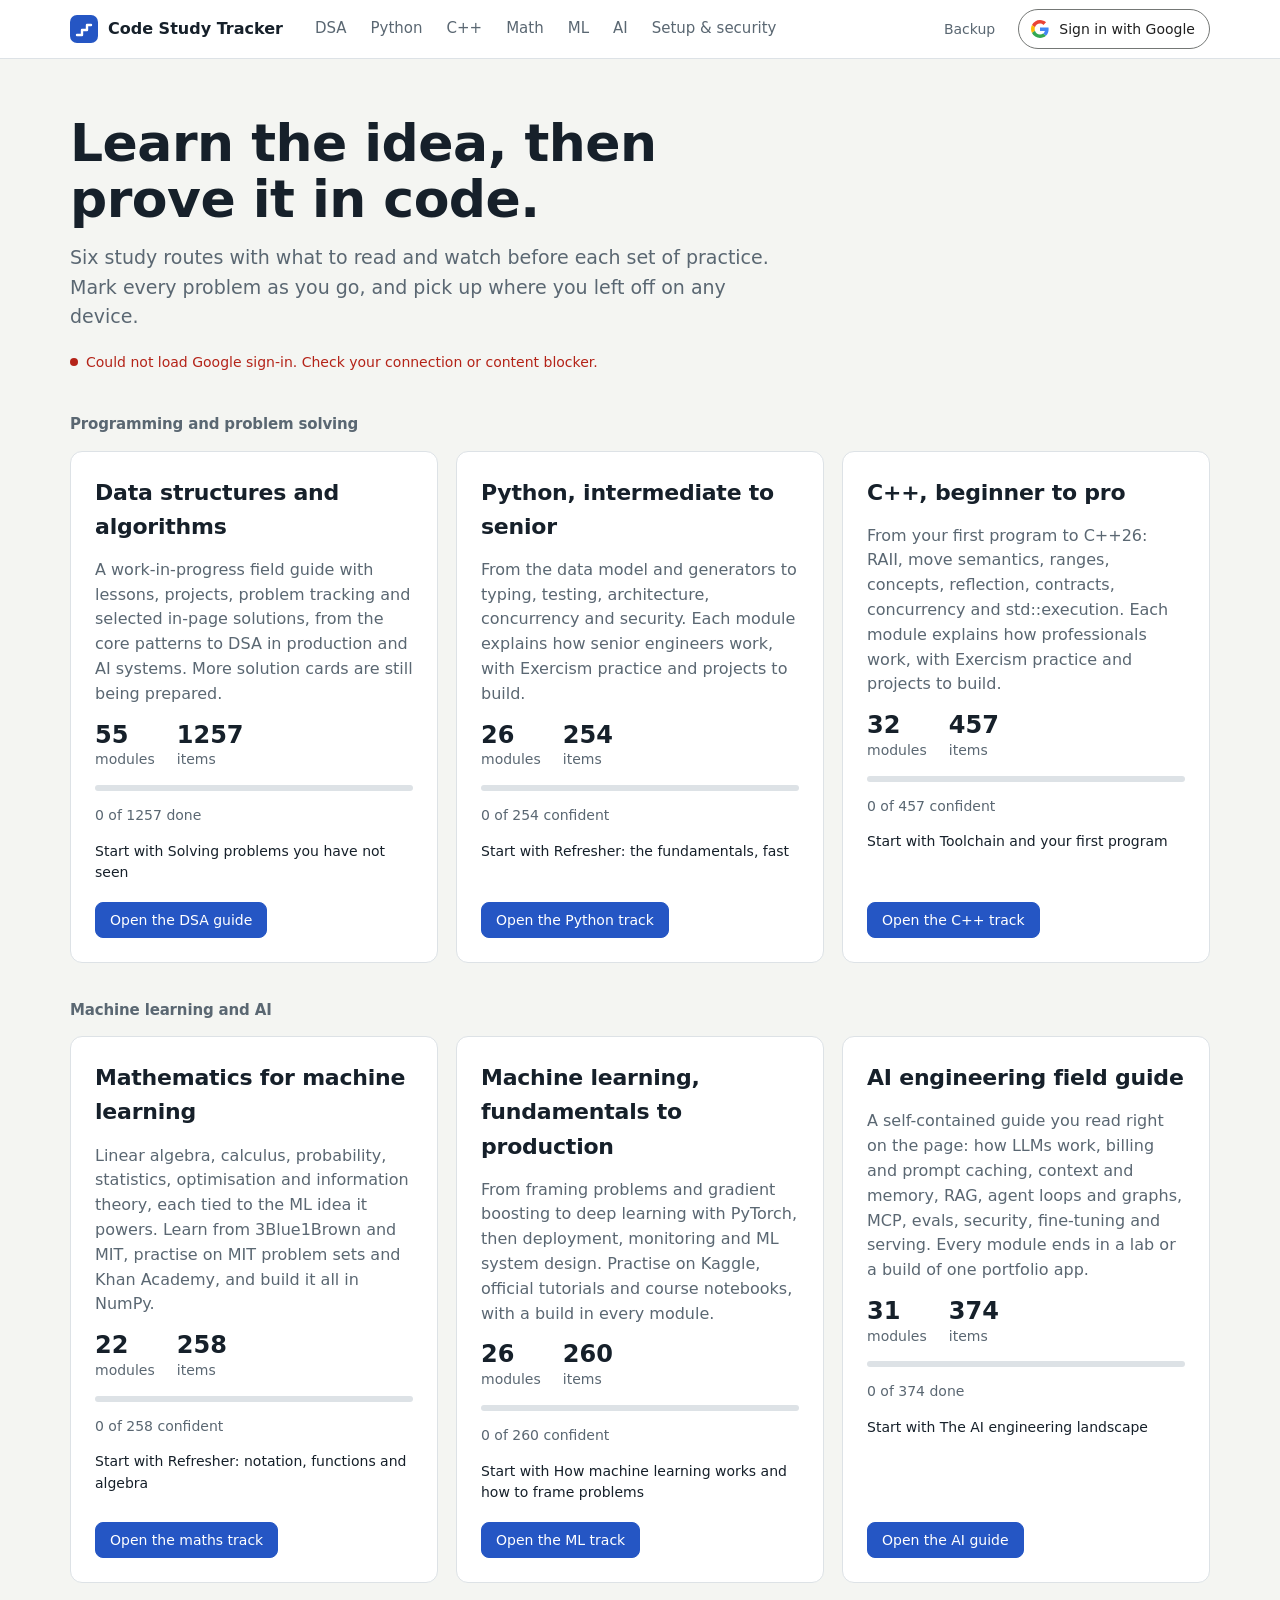
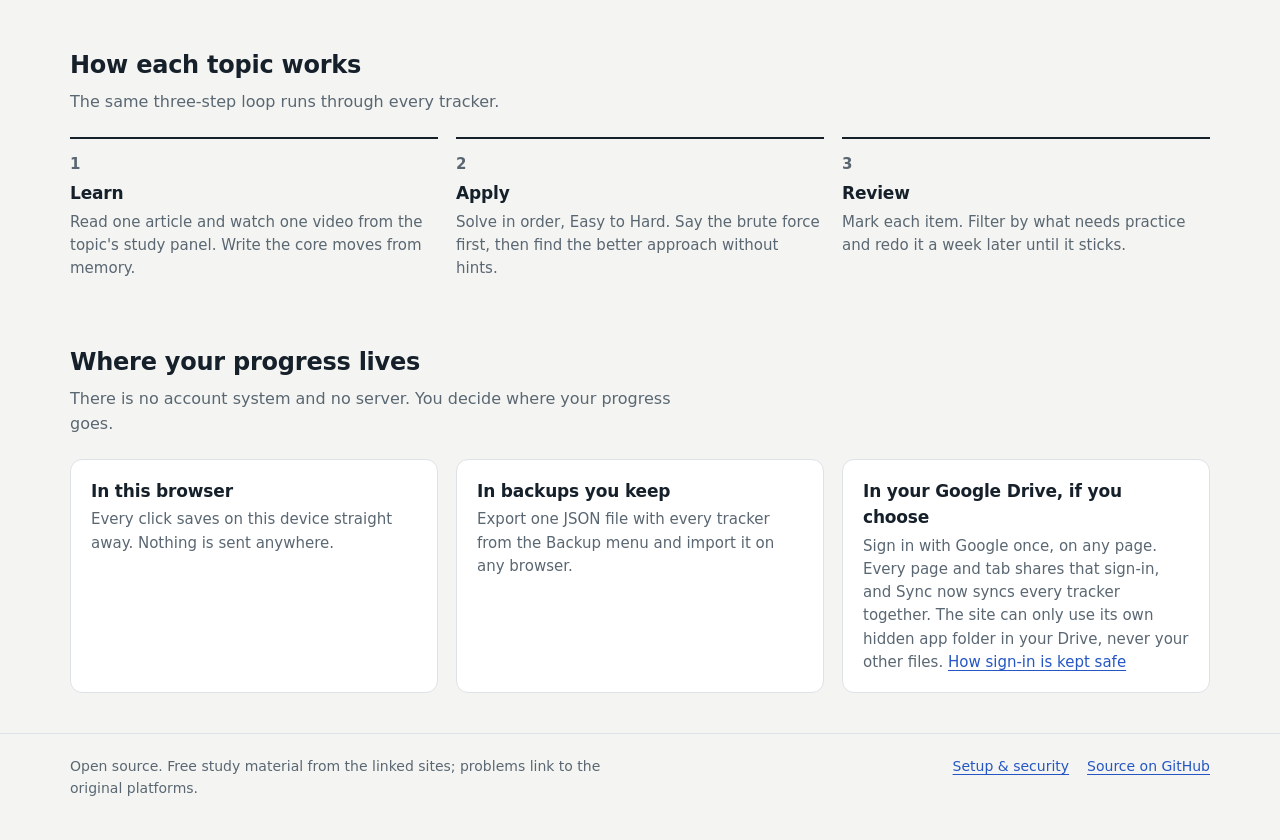
==== commit d952d7bb: "Build DSA field guide and core algorithm stages Add an offline-rebuildable guide, stage projects, an" ====
--- a/index.html
+++ b/index.html
@@ -40,12 +40,12 @@
 <h2 class="rg" id="g-code">Programming and problem solving</h2>
 <article class="route" data-track="dsa-status">
 <h3>Data structures and algorithms</h3>
-<p class="desc">From arrays and hashing to graphs, dynamic programming and segment trees. Each topic teaches the pattern, then gives free problems from Easy to Hard on LeetCode, CSES and AtCoder.</p>
-<div class="facts"><p><b data-f="topics">34</b>topics</p><p><b data-f="total">899</b>problems</p></div>
+<p class="desc">A work-in-progress field guide with lessons, projects, problem tracking and selected in-page solutions, from the core patterns to DSA in production and AI systems. More solution cards are still being prepared.</p>
+<div class="facts"><p><b data-f="topics">34</b>modules</p><p><b data-f="total">899</b>items</p></div>
 <div class="meter"><i></i></div>
 <p class="done" data-f="done">0 solved</p>
-<p class="next" data-f="next">Start with Arrays and hashing</p>
-<p class="act"><a class="btn pri" href="./dsa.html">Open the DSA tracker</a></p>
+<p class="next" data-f="next">Start with the solving routine</p>
+<p class="act"><a class="btn pri" href="./dsa.html">Open the DSA guide</a></p>
 </article>
 <article class="route" data-track="py-status">
 <h3>Python, intermediate to senior</h3>
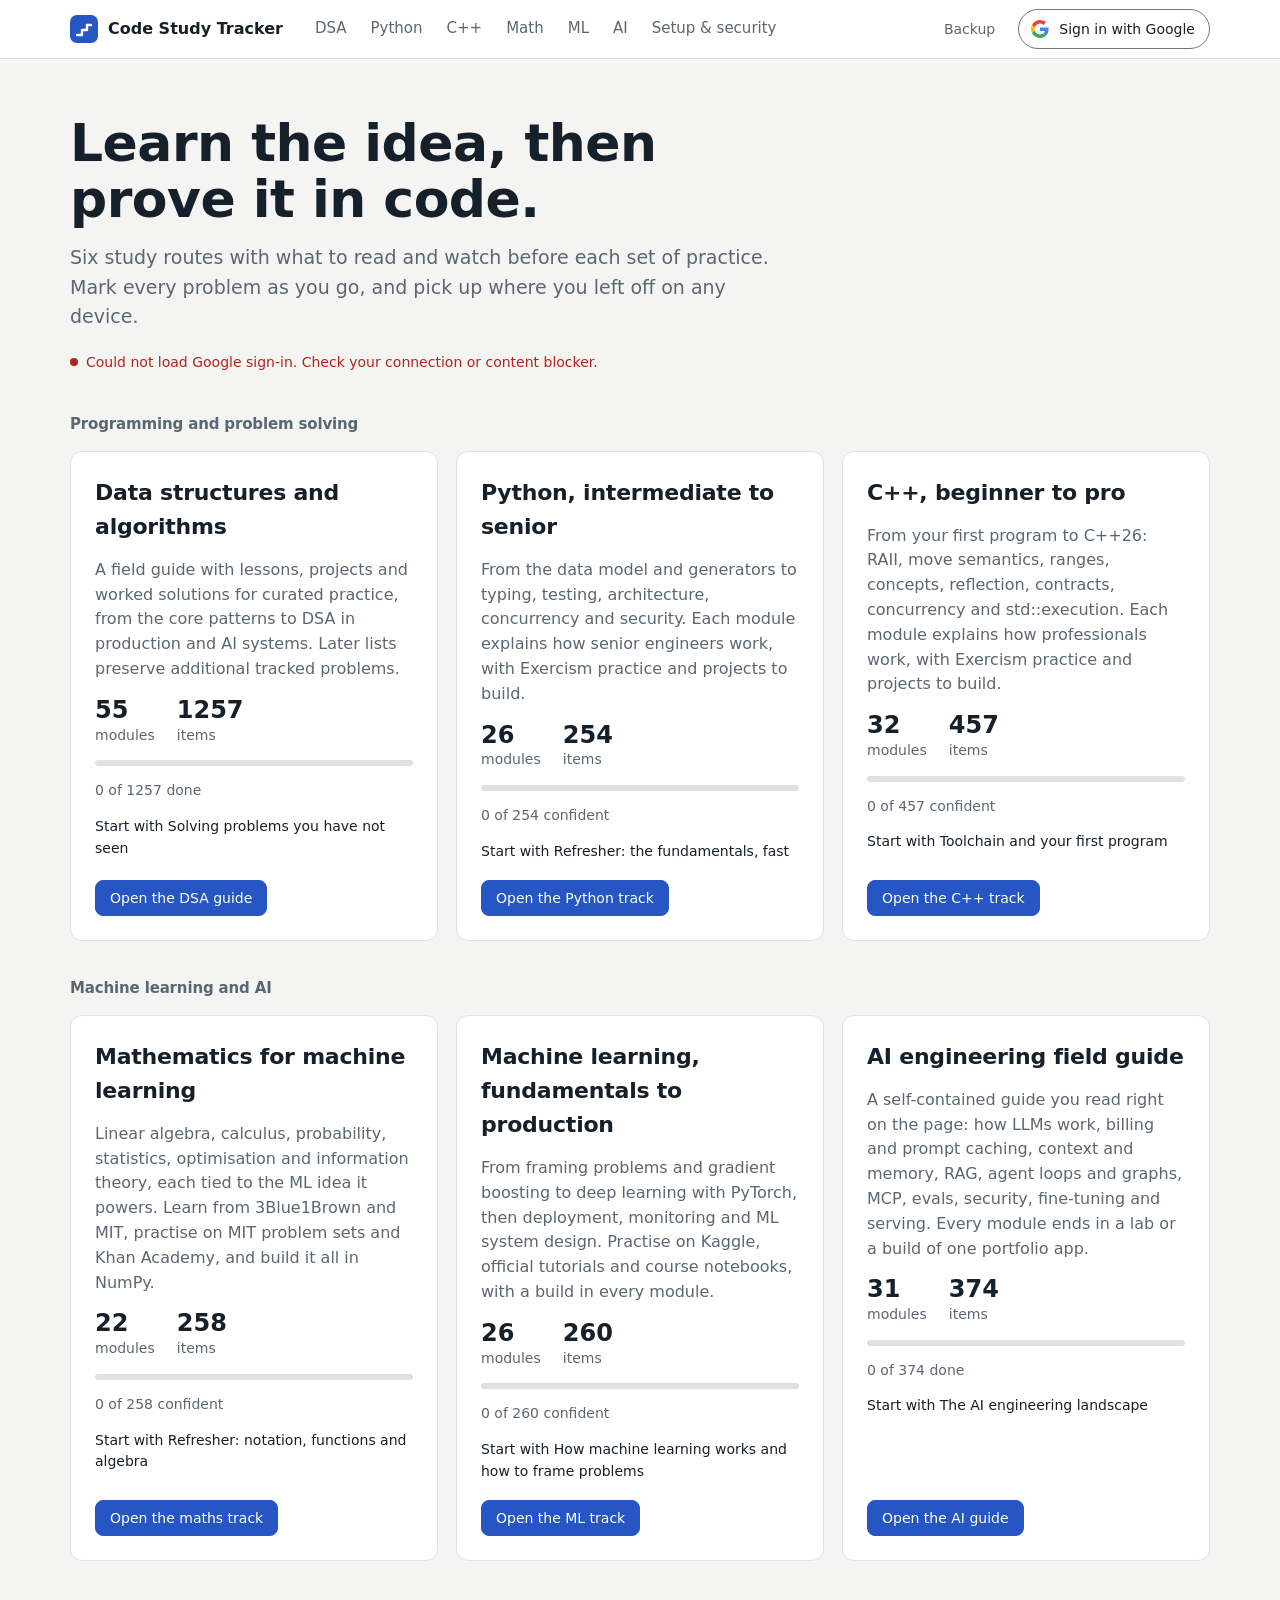
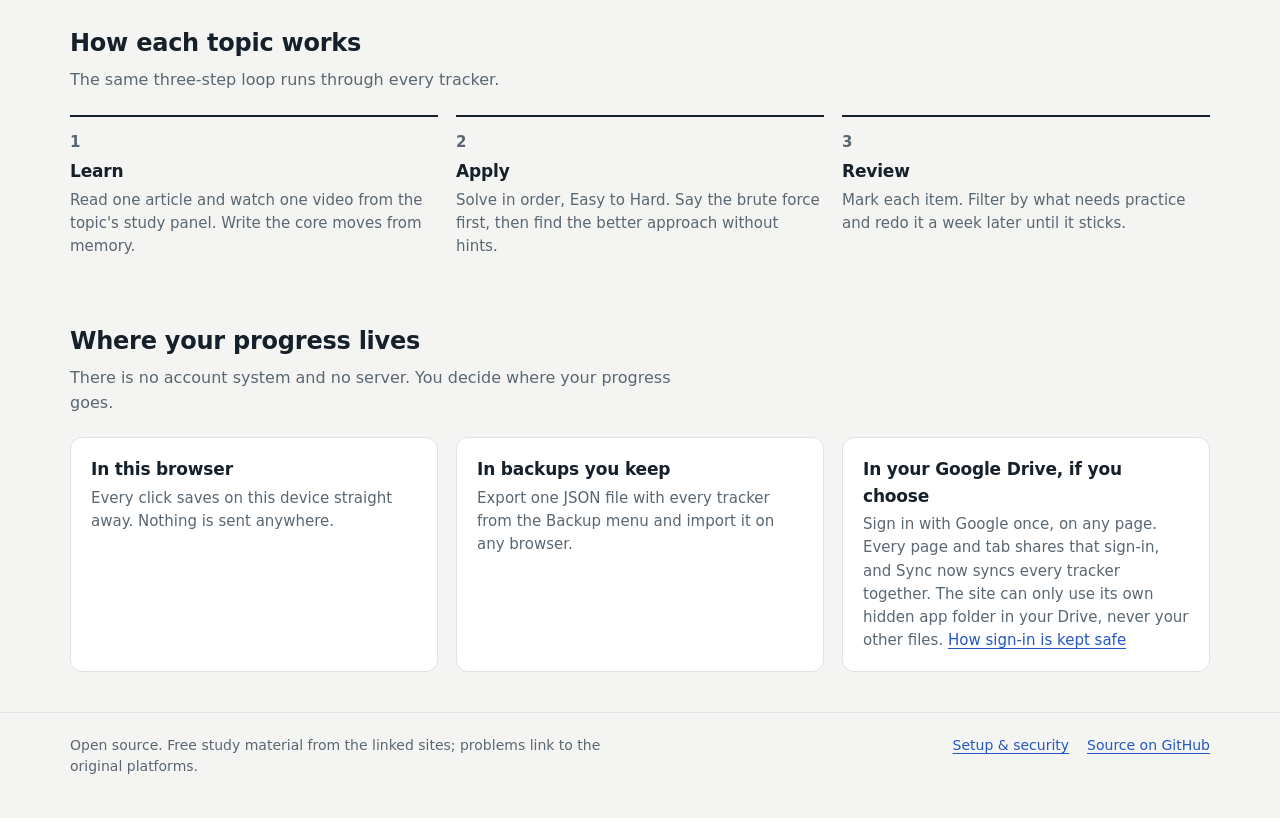
==== commit 3b52e9e8: "Complete DSA mixed review and guide verification Add all mixed-review solution cards and oracle test" ====
--- a/index.html
+++ b/index.html
@@ -40,7 +40,7 @@
 <h2 class="rg" id="g-code">Programming and problem solving</h2>
 <article class="route" data-track="dsa-status">
 <h3>Data structures and algorithms</h3>
-<p class="desc">A work-in-progress field guide with lessons, projects, problem tracking and selected in-page solutions, from the core patterns to DSA in production and AI systems. More solution cards are still being prepared.</p>
+<p class="desc">A field guide with lessons, projects and worked solutions for curated practice, from the core patterns to DSA in production and AI systems. Later lists preserve additional tracked problems.</p>
 <div class="facts"><p><b data-f="topics">34</b>modules</p><p><b data-f="total">899</b>items</p></div>
 <div class="meter"><i></i></div>
 <p class="done" data-f="done">0 solved</p>
